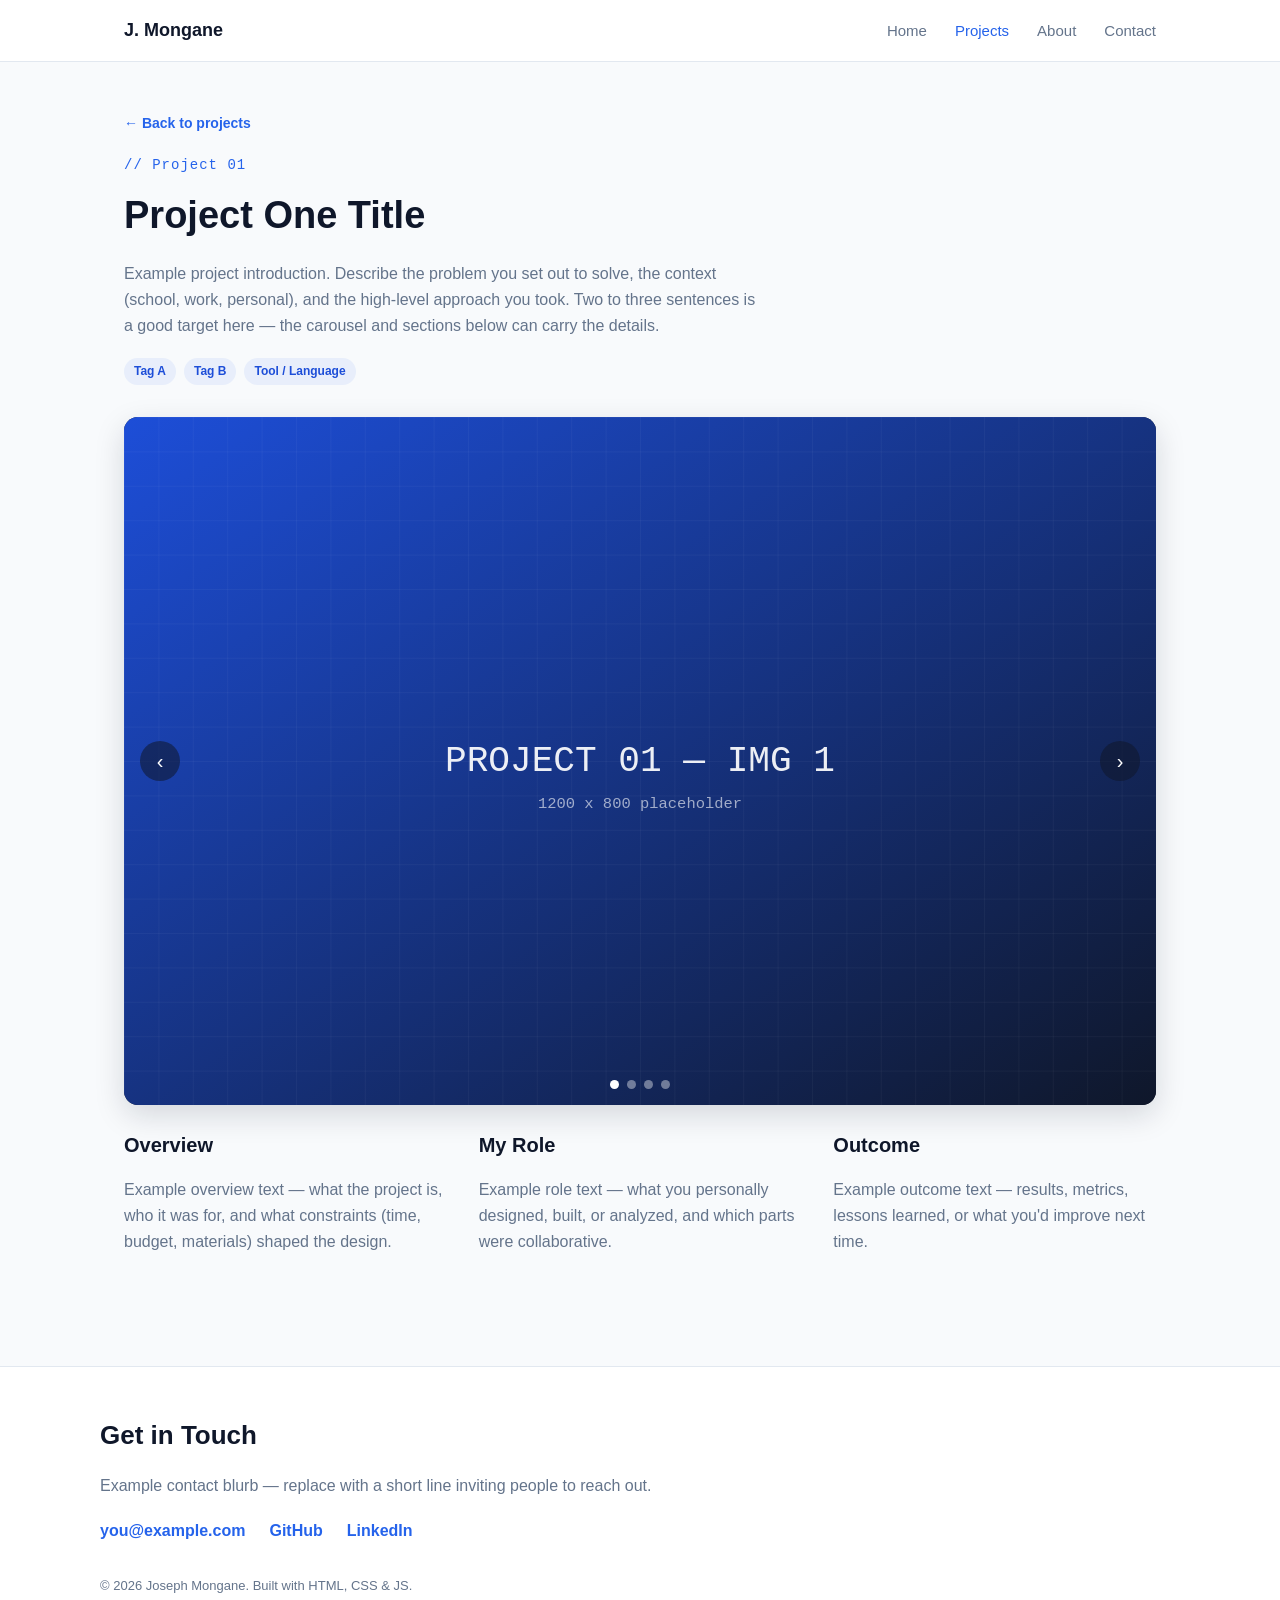
==== project-1.html @ 560c0c7f "Build engineering portfolio site with cover, projects, and carousels Adds a cover page, projects lis" ====
<!DOCTYPE html>
<html lang="en">
<head>
    <meta charset="UTF-8"/>
    <meta name="viewport" content="width=device-width, initial-scale=1.0"/>
    <title>Project One — Joseph Mongane</title>
    <link rel="stylesheet" href="app.css"/>
</head>
<body>

    <header class="site-header">
        <nav class="navbar">
            <a href="index.html" class="brand">J. Mongane</a>
            <button class="nav-toggle" id="navToggle" aria-label="Toggle navigation" aria-expanded="false">
                <span></span><span></span><span></span>
            </button>
            <ul class="nav-links" id="navLinks">
                <li><a href="index.html">Home</a></li>
                <li><a href="projects.html" class="active">Projects</a></li>
                <li><a href="index.html#about">About</a></li>
                <li><a href="index.html#contact">Contact</a></li>
            </ul>
        </nav>
    </header>

    <main>
        <section class="project-header">
            <a href="projects.html" class="link-arrow back-link">← Back to projects</a>
            <p class="eyebrow">// Project 01</p>
            <h1>Project One Title</h1>
            <p class="section-text project-intro">
                Example project introduction. Describe the problem you set out to solve, the context
                (school, work, personal), and the high-level approach you took. Two to three sentences
                is a good target here — the carousel and sections below can carry the details.
            </p>
            <div class="tag-row">
                <span class="tag">Tag A</span>
                <span class="tag">Tag B</span>
                <span class="tag">Tool / Language</span>
            </div>
        </section>

        <section class="carousel-section">
            <div class="carousel" data-carousel>
                <div class="carousel-track">
                    <div class="carousel-slide"><img src="images/project1-1.svg" alt="Project One image 1 placeholder"/></div>
                    <div class="carousel-slide"><img src="images/project1-2.svg" alt="Project One image 2 placeholder"/></div>
                    <div class="carousel-slide"><img src="images/project1-3.svg" alt="Project One image 3 placeholder"/></div>
                    <div class="carousel-slide"><img src="images/project1-4.svg" alt="Project One image 4 placeholder"/></div>
                </div>
                <button class="carousel-btn prev" type="button" aria-label="Previous image">&#8249;</button>
                <button class="carousel-btn next" type="button" aria-label="Next image">&#8250;</button>
                <div class="carousel-dots"></div>
            </div>
        </section>

        <section class="project-details">
            <div class="detail-block">
                <h2 class="section-heading">Overview</h2>
                <p class="section-text">
                    Example overview text — what the project is, who it was for, and what constraints
                    (time, budget, materials) shaped the design.
                </p>
            </div>
            <div class="detail-block">
                <h2 class="section-heading">My Role</h2>
                <p class="section-text">
                    Example role text — what you personally designed, built, or analyzed, and which
                    parts were collaborative.
                </p>
            </div>
            <div class="detail-block">
                <h2 class="section-heading">Outcome</h2>
                <p class="section-text">
                    Example outcome text — results, metrics, lessons learned, or what you'd improve
                    next time.
                </p>
            </div>
        </section>
    </main>

    <footer class="site-footer" id="contact">
        <h2 class="section-heading">Get in Touch</h2>
        <p class="section-text">
            Example contact blurb — replace with a short line inviting people to reach out.
        </p>
        <ul class="contact-links">
            <li><a href="mailto:you@example.com">you@example.com</a></li>
            <li><a href="https://github.com/josephmongane" target="_blank" rel="noopener">GitHub</a></li>
            <li><a href="https://www.linkedin.com" target="_blank" rel="noopener">LinkedIn</a></li>
        </ul>
        <p class="fine-print">&copy; 2026 Joseph Mongane. Built with HTML, CSS &amp; JS.</p>
    </footer>

    <script src="app.js"></script>
</body>
</html>
---- app.css ----
/* ---------- Base / Reset ---------- */
:root {
  --bg: #f8fafc;
  --surface: #ffffff;
  --text: #0f172a;
  --text-muted: #64748b;
  --accent: #2563eb;
  --accent-dark: #1d4ed8;
  --border: #e2e8f0;
  --radius: 14px;
  --max-width: 1080px;
}

* {
  box-sizing: border-box;
}

body {
  margin: 0;
  font-family: 'Segoe UI', Tahoma, Geneva, Verdana, sans-serif;
  background-color: var(--bg);
  color: var(--text);
  line-height: 1.6;
}

img {
  max-width: 100%;
  display: block;
}

a {
  color: inherit;
  text-decoration: none;
}

ul {
  list-style: none;
  margin: 0;
  padding: 0;
}

main {
  max-width: var(--max-width);
  margin: 0 auto;
  padding: 0 24px;
}

.section-heading {
  font-size: 26px;
  margin: 0 0 16px 0;
}

.section-heading-row {
  display: flex;
  align-items: baseline;
  justify-content: space-between;
  flex-wrap: wrap;
  gap: 12px;
}

.section-text {
  color: var(--text-muted);
  max-width: 640px;
}

.eyebrow {
  font-family: Consolas, 'Courier New', monospace;
  color: var(--accent);
  font-size: 14px;
  letter-spacing: 1px;
  margin: 0 0 8px 0;
}

/* ---------- Header / Nav ---------- */
.site-header {
  background: var(--surface);
  border-bottom: 1px solid var(--border);
  position: sticky;
  top: 0;
  z-index: 10;
}

.navbar {
  max-width: var(--max-width);
  margin: 0 auto;
  padding: 16px 24px;
  display: flex;
  align-items: center;
  justify-content: space-between;
}

.brand {
  font-weight: 700;
  font-size: 18px;
}

.nav-links {
  display: flex;
  gap: 28px;
}

.nav-links a {
  color: var(--text-muted);
  font-size: 15px;
  transition: color 0.2s ease;
}

.nav-links a:hover,
.nav-links a.active {
  color: var(--accent);
}

.nav-toggle {
  display: none;
  flex-direction: column;
  justify-content: center;
  gap: 5px;
  background: none;
  border: none;
  cursor: pointer;
  padding: 4px;
}

.nav-toggle span {
  width: 24px;
  height: 2px;
  background: var(--text);
}

/* ---------- Hero ---------- */
.hero {
  display: flex;
  align-items: center;
  gap: 48px;
  padding: 72px 0 56px 0;
}

.hero-text {
  flex: 1.2;
}

.hero h1 {
  font-size: 44px;
  margin: 0 0 16px 0;
  line-height: 1.15;
}

.accent {
  color: var(--accent);
}

.hero-subtitle {
  color: var(--text-muted);
  font-size: 18px;
  max-width: 520px;
  margin: 0 0 28px 0;
}

.hero-actions {
  display: flex;
  gap: 16px;
}

.hero-media {
  flex: 1;
  max-width: 300px;
}

.hero-media img {
  border-radius: var(--radius);
  box-shadow: 0 10px 30px rgba(15, 23, 42, 0.15);
}

/* ---------- Buttons ---------- */
.btn {
  display: inline-block;
  padding: 12px 24px;
  border-radius: 999px;
  font-weight: 600;
  font-size: 15px;
  transition: transform 0.2s ease, background 0.2s ease;
}

.btn:hover {
  transform: translateY(-2px);
}

.btn-primary {
  background: var(--accent);
  color: #fff;
}

.btn-primary:hover {
  background: var(--accent-dark);
}

.btn-secondary {
  background: transparent;
  color: var(--text);
  border: 1px solid var(--border);
}

/* ---------- About ---------- */
.about {
  padding: 40px 0;
  border-top: 1px solid var(--border);
}

.skills-list {
  display: flex;
  flex-wrap: wrap;
  gap: 10px;
  margin-top: 20px;
}

.skills-list li {
  background: var(--surface);
  border: 1px solid var(--border);
  padding: 8px 16px;
  border-radius: 999px;
  font-size: 14px;
  color: var(--text-muted);
}

/* ---------- Project Grid / Cards ---------- */
.featured-projects,
.project-grid-full {
  padding: 40px 0 56px 0;
}

.project-grid {
  display: grid;
  grid-template-columns: repeat(auto-fit, minmax(260px, 1fr));
  gap: 24px;
  margin-top: 24px;
}

.project-card {
  background: var(--surface);
  border: 1px solid var(--border);
  border-radius: var(--radius);
  overflow: hidden;
  transition: transform 0.2s ease, box-shadow 0.2s ease;
}

.project-card:hover {
  transform: translateY(-4px);
  box-shadow: 0 12px 24px rgba(15, 23, 42, 0.1);
}

.project-card img {
  width: 100%;
  height: 180px;
  object-fit: cover;
}

.project-card-body {
  padding: 18px 20px 22px 20px;
}

.project-card-body h3 {
  margin: 0 0 8px 0;
  font-size: 18px;
}

.project-card-body p {
  color: var(--text-muted);
  font-size: 14px;
  margin: 0 0 14px 0;
}

.tag-row {
  display: flex;
  flex-wrap: wrap;
  gap: 8px;
}

.tag {
  background: rgba(37, 99, 235, 0.08);
  color: var(--accent-dark);
  font-size: 12px;
  font-weight: 600;
  padding: 4px 10px;
  border-radius: 999px;
}

.link-arrow {
  color: var(--accent);
  font-weight: 600;
  font-size: 14px;
}

/* ---------- Project detail page ---------- */
.page-intro,
.project-header {
  padding: 48px 0 8px 0;
}

.back-link {
  display: inline-block;
  margin-bottom: 20px;
}

.project-header h1 {
  font-size: 38px;
  margin: 0 0 16px 0;
}

.project-intro {
  margin-bottom: 20px;
}

.project-details {
  display: grid;
  grid-template-columns: repeat(auto-fit, minmax(220px, 1fr));
  gap: 32px;
  padding: 16px 0 56px 0;
}

.detail-block h2 {
  font-size: 20px;
}

/* ---------- Carousel ---------- */
.carousel-section {
  padding: 24px 0 8px 0;
}

.carousel {
  position: relative;
  border-radius: var(--radius);
  overflow: hidden;
  background: #0f172a;
  box-shadow: 0 10px 30px rgba(15, 23, 42, 0.15);
}

.carousel-track {
  display: flex;
  transition: transform 0.4s ease;
}

.carousel-slide {
  min-width: 100%;
}

.carousel-slide img {
  width: 100%;
  aspect-ratio: 3 / 2;
  object-fit: cover;
}

.carousel-btn {
  position: absolute;
  top: 50%;
  transform: translateY(-50%);
  background: rgba(15, 23, 42, 0.55);
  color: #fff;
  border: none;
  width: 40px;
  height: 40px;
  border-radius: 50%;
  font-size: 20px;
  cursor: pointer;
  display: flex;
  align-items: center;
  justify-content: center;
  transition: background 0.2s ease;
}

.carousel-btn:hover {
  background: rgba(15, 23, 42, 0.8);
}

.carousel-btn.prev {
  left: 16px;
}

.carousel-btn.next {
  right: 16px;
}

.carousel-dots {
  position: absolute;
  bottom: 16px;
  left: 0;
  right: 0;
  display: flex;
  justify-content: center;
  gap: 8px;
}

.carousel-dot {
  width: 9px;
  height: 9px;
  border-radius: 50%;
  background: rgba(255, 255, 255, 0.4);
  border: none;
  padding: 0;
  cursor: pointer;
  transition: background 0.2s ease;
}

.carousel-dot.active {
  background: #fff;
}

/* ---------- Footer ---------- */
.site-footer {
  background: var(--surface);
  border-top: 1px solid var(--border);
  margin-top: 40px;
  padding: 48px 24px;
  text-align: left;
}

.site-footer .section-heading,
.site-footer .section-text {
  max-width: var(--max-width);
  margin-left: auto;
  margin-right: auto;
}

.contact-links {
  max-width: var(--max-width);
  margin: 20px auto 0 auto;
  display: flex;
  gap: 24px;
  flex-wrap: wrap;
}

.contact-links a {
  color: var(--accent);
  font-weight: 600;
}

.fine-print {
  max-width: var(--max-width);
  margin: 32px auto 0 auto;
  color: var(--text-muted);
  font-size: 13px;
}

/* ---------- Responsive ---------- */
@media (max-width: 720px) {
  .hero {
    flex-direction: column-reverse;
    text-align: center;
    padding-top: 40px;
  }

  .hero-actions {
    justify-content: center;
  }

  .hero-subtitle {
    margin-left: auto;
    margin-right: auto;
  }

  .nav-toggle {
    display: flex;
  }

  .nav-links {
    position: absolute;
    top: 100%;
    left: 0;
    right: 0;
    background: var(--surface);
    border-bottom: 1px solid var(--border);
    flex-direction: column;
    gap: 0;
    display: none;
  }

  .nav-links.open {
    display: flex;
  }

  .nav-links li {
    border-top: 1px solid var(--border);
  }

  .nav-links a {
    display: block;
    padding: 14px 24px;
  }
}
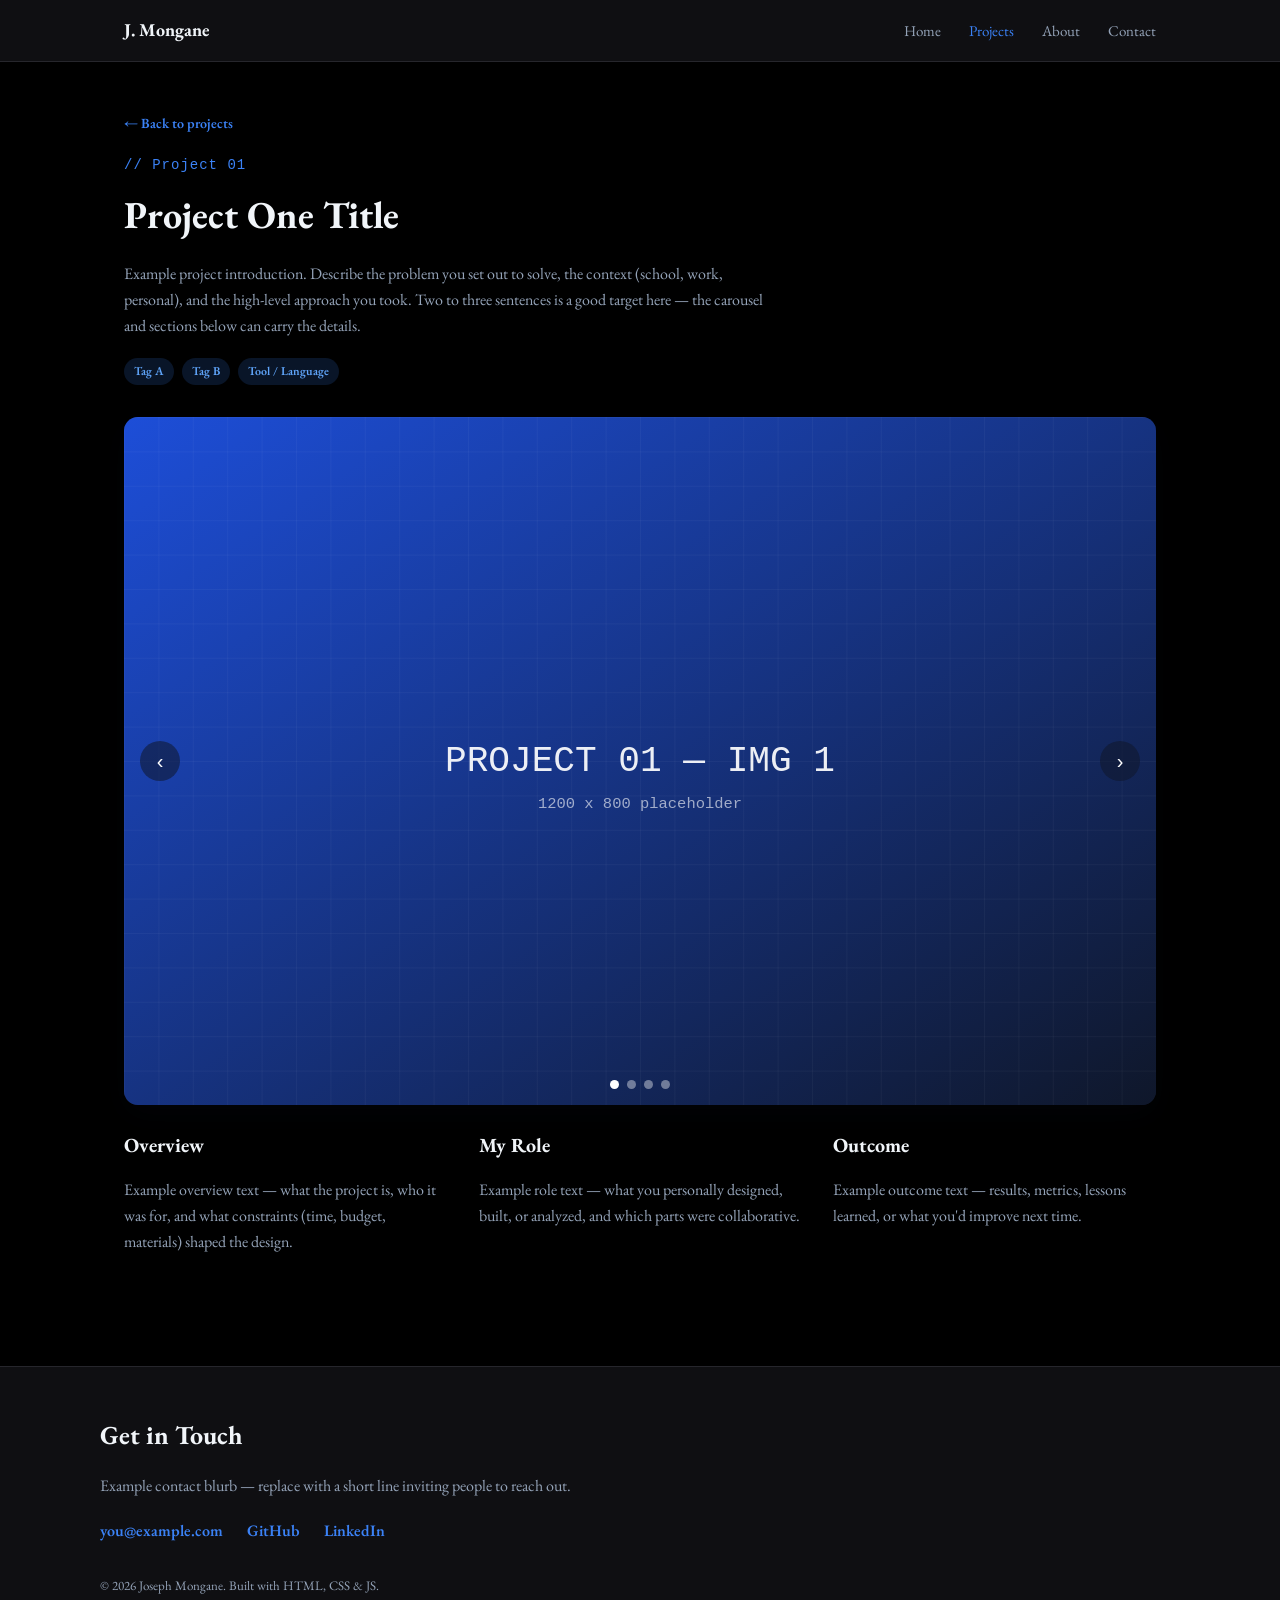
==== commit 4f4591c1: "font changes" ====
--- a/project-1.html
+++ b/project-1.html
@@ -4,6 +4,9 @@
     <meta charset="UTF-8"/>
     <meta name="viewport" content="width=device-width, initial-scale=1.0"/>
     <title>Project One — Joseph Mongane</title>
+    <link rel="preconnect" href="https://fonts.googleapis.com"/>
+    <link rel="preconnect" href="https://fonts.gstatic.com" crossorigin/>
+    <link href="https://fonts.googleapis.com/css2?family=EB+Garamond:ital,wght@0,400..800;1,400..800&display=swap" rel="stylesheet"/>
     <link rel="stylesheet" href="app.css"/>
 </head>
 <body>
--- a/app.css
+++ b/app.css
@@ -1,12 +1,12 @@
 /* ---------- Base / Reset ---------- */
 :root {
-  --bg: #f8fafc;
-  --surface: #ffffff;
-  --text: #0f172a;
-  --text-muted: #64748b;
-  --accent: #2563eb;
-  --accent-dark: #1d4ed8;
-  --border: #e2e8f0;
+  --bg: #000000;
+  --surface: #0f0f12;
+  --text: #f1f5f9;
+  --text-muted: #94a3b8;
+  --accent: #3b82f6;
+  --accent-dark: #60a5fa;
+  --border: #26262c;
   --radius: 14px;
   --max-width: 1080px;
 }
@@ -17,7 +17,7 @@
 
 body {
   margin: 0;
-  font-family: 'Segoe UI', Tahoma, Geneva, Verdana, sans-serif;
+  font-family: 'EB Garamond', 'Times New Roman', Times, serif;
   background-color: var(--bg);
   color: var(--text);
   line-height: 1.6;
@@ -127,20 +127,37 @@
   background: var(--text);
 }
 
+/* ---------- Banner ---------- */
+.hero-banner {
+  width: 100%;
+  max-height: 380px;
+  overflow: hidden;
+}
+
+.hero-banner img {
+  width: 100%;
+  height: 100%;
+  object-fit: cover;
+}
+
 /* ---------- Hero ---------- */
 .hero {
   display: flex;
+  flex-direction: column;
   align-items: center;
-  gap: 48px;
-  padding: 72px 0 56px 0;
+  text-align: center;
+  padding: 56px 0;
 }
 
 .hero-text {
-  flex: 1.2;
+  display: flex;
+  flex-direction: column;
+  align-items: center;
+  max-width: 640px;
 }
 
 .hero h1 {
-  font-size: 44px;
+  font-size: 35px;
   margin: 0 0 16px 0;
   line-height: 1.15;
 }
@@ -158,17 +175,8 @@
 
 .hero-actions {
   display: flex;
+  justify-content: center;
   gap: 16px;
-}
-
-.hero-media {
-  flex: 1;
-  max-width: 300px;
-}
-
-.hero-media img {
-  border-radius: var(--radius);
-  box-shadow: 0 10px 30px rgba(15, 23, 42, 0.15);
 }
 
 /* ---------- Buttons ---------- */
@@ -235,6 +243,17 @@
   margin-top: 24px;
 }
 
+/* 2 x 3 grid of key projects on the home page */
+.project-grid-featured {
+  grid-template-columns: repeat(2, 1fr);
+}
+
+@media (max-width: 720px) {
+  .project-grid-featured {
+    grid-template-columns: 1fr;
+  }
+}
+
 .project-card {
   background: var(--surface);
   border: 1px solid var(--border);
@@ -245,13 +264,33 @@
 
 .project-card:hover {
   transform: translateY(-4px);
-  box-shadow: 0 12px 24px rgba(15, 23, 42, 0.1);
-}
-
-.project-card img {
+  box-shadow: 0 12px 24px rgba(59, 130, 246, 0.18);
+}
+
+.project-card > img {
   width: 100%;
   height: 180px;
   object-fit: cover;
+}
+
+/* Mini carousel embedded in a featured project card */
+.carousel-mini {
+  border-radius: 0;
+  box-shadow: none;
+}
+
+.carousel-mini .carousel-slide img {
+  aspect-ratio: 3 / 2;
+}
+
+.carousel-mini .carousel-dots {
+  bottom: 10px;
+}
+
+.carousel-mini .carousel-dot {
+  width: 6px;
+  height: 6px;
+  pointer-events: none;
 }
 
 .project-card-body {
@@ -276,7 +315,7 @@
 }
 
 .tag {
-  background: rgba(37, 99, 235, 0.08);
+  background: rgba(59, 130, 246, 0.16);
   color: var(--accent-dark);
   font-size: 12px;
   font-weight: 600;
@@ -442,19 +481,8 @@
 
 /* ---------- Responsive ---------- */
 @media (max-width: 720px) {
-  .hero {
-    flex-direction: column-reverse;
-    text-align: center;
-    padding-top: 40px;
-  }
-
-  .hero-actions {
-    justify-content: center;
-  }
-
-  .hero-subtitle {
-    margin-left: auto;
-    margin-right: auto;
+  .hero-banner {
+    max-height: 220px;
   }
 
   .nav-toggle {
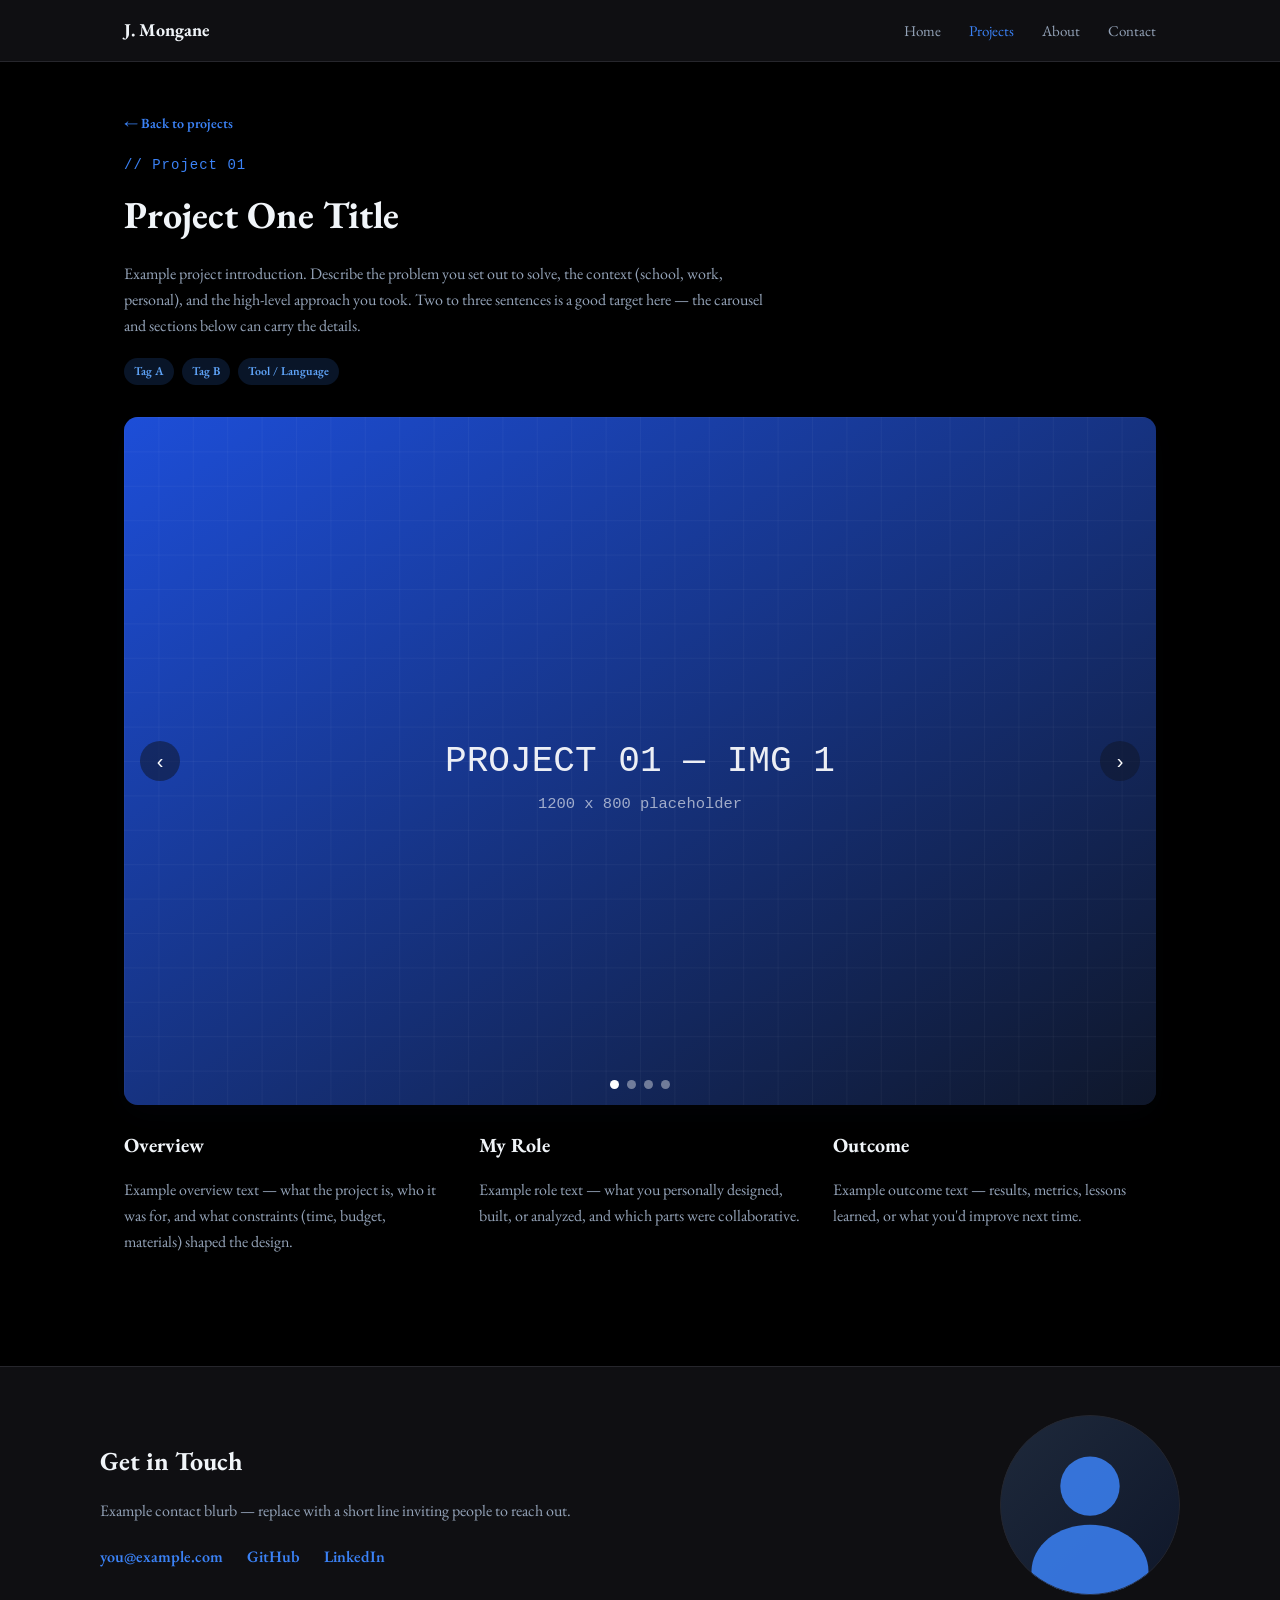
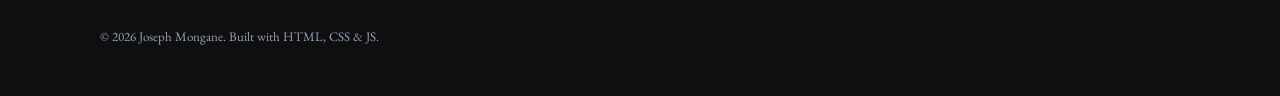
==== commit 0688c30d: "minor changes" ====
--- a/project-1.html
+++ b/project-1.html
@@ -83,15 +83,22 @@
     </main>
 
     <footer class="site-footer" id="contact">
-        <h2 class="section-heading">Get in Touch</h2>
-        <p class="section-text">
-            Example contact blurb — replace with a short line inviting people to reach out.
-        </p>
-        <ul class="contact-links">
-            <li><a href="mailto:you@example.com">you@example.com</a></li>
-            <li><a href="https://github.com/josephmongane" target="_blank" rel="noopener">GitHub</a></li>
-            <li><a href="https://www.linkedin.com" target="_blank" rel="noopener">LinkedIn</a></li>
-        </ul>
+        <div class="footer-inner">
+            <div class="footer-text">
+                <h2 class="section-heading">Get in Touch</h2>
+                <p class="section-text">
+                    Example contact blurb — replace with a short line inviting people to reach out.
+                </p>
+                <ul class="contact-links">
+                    <li><a href="mailto:you@example.com">you@example.com</a></li>
+                    <li><a href="https://github.com/josephmongane" target="_blank" rel="noopener">GitHub</a></li>
+                    <li><a href="https://www.linkedin.com" target="_blank" rel="noopener">LinkedIn</a></li>
+                </ul>
+            </div>
+            <div class="footer-photo">
+                <img src="images/profile.svg" alt="Placeholder profile photo" />
+            </div>
+        </div>
         <p class="fine-print">&copy; 2026 Joseph Mongane. Built with HTML, CSS &amp; JS.</p>
     </footer>
 
--- a/app.css
+++ b/app.css
@@ -452,16 +452,33 @@
   text-align: left;
 }
 
-.site-footer .section-heading,
-.site-footer .section-text {
+.footer-inner {
   max-width: var(--max-width);
-  margin-left: auto;
-  margin-right: auto;
+  margin: 0 auto;
+  display: flex;
+  align-items: center;
+  justify-content: space-between;
+  gap: 48px;
+}
+
+.footer-text {
+  flex: 1;
+  min-width: 0;
+}
+
+.footer-photo {
+  flex-shrink: 0;
+}
+
+.footer-photo img {
+  width: 180px;
+  height: 180px;
+  border-radius: 50%;
+  object-fit: cover;
 }
 
 .contact-links {
-  max-width: var(--max-width);
-  margin: 20px auto 0 auto;
+  margin: 20px 0 0 0;
   display: flex;
   gap: 24px;
   flex-wrap: wrap;
@@ -483,6 +500,17 @@
 @media (max-width: 720px) {
   .hero-banner {
     max-height: 220px;
+  }
+
+  .footer-inner {
+    flex-direction: column;
+    align-items: flex-start;
+    gap: 32px;
+  }
+
+  .footer-photo img {
+    width: 140px;
+    height: 140px;
   }
 
   .nav-toggle {
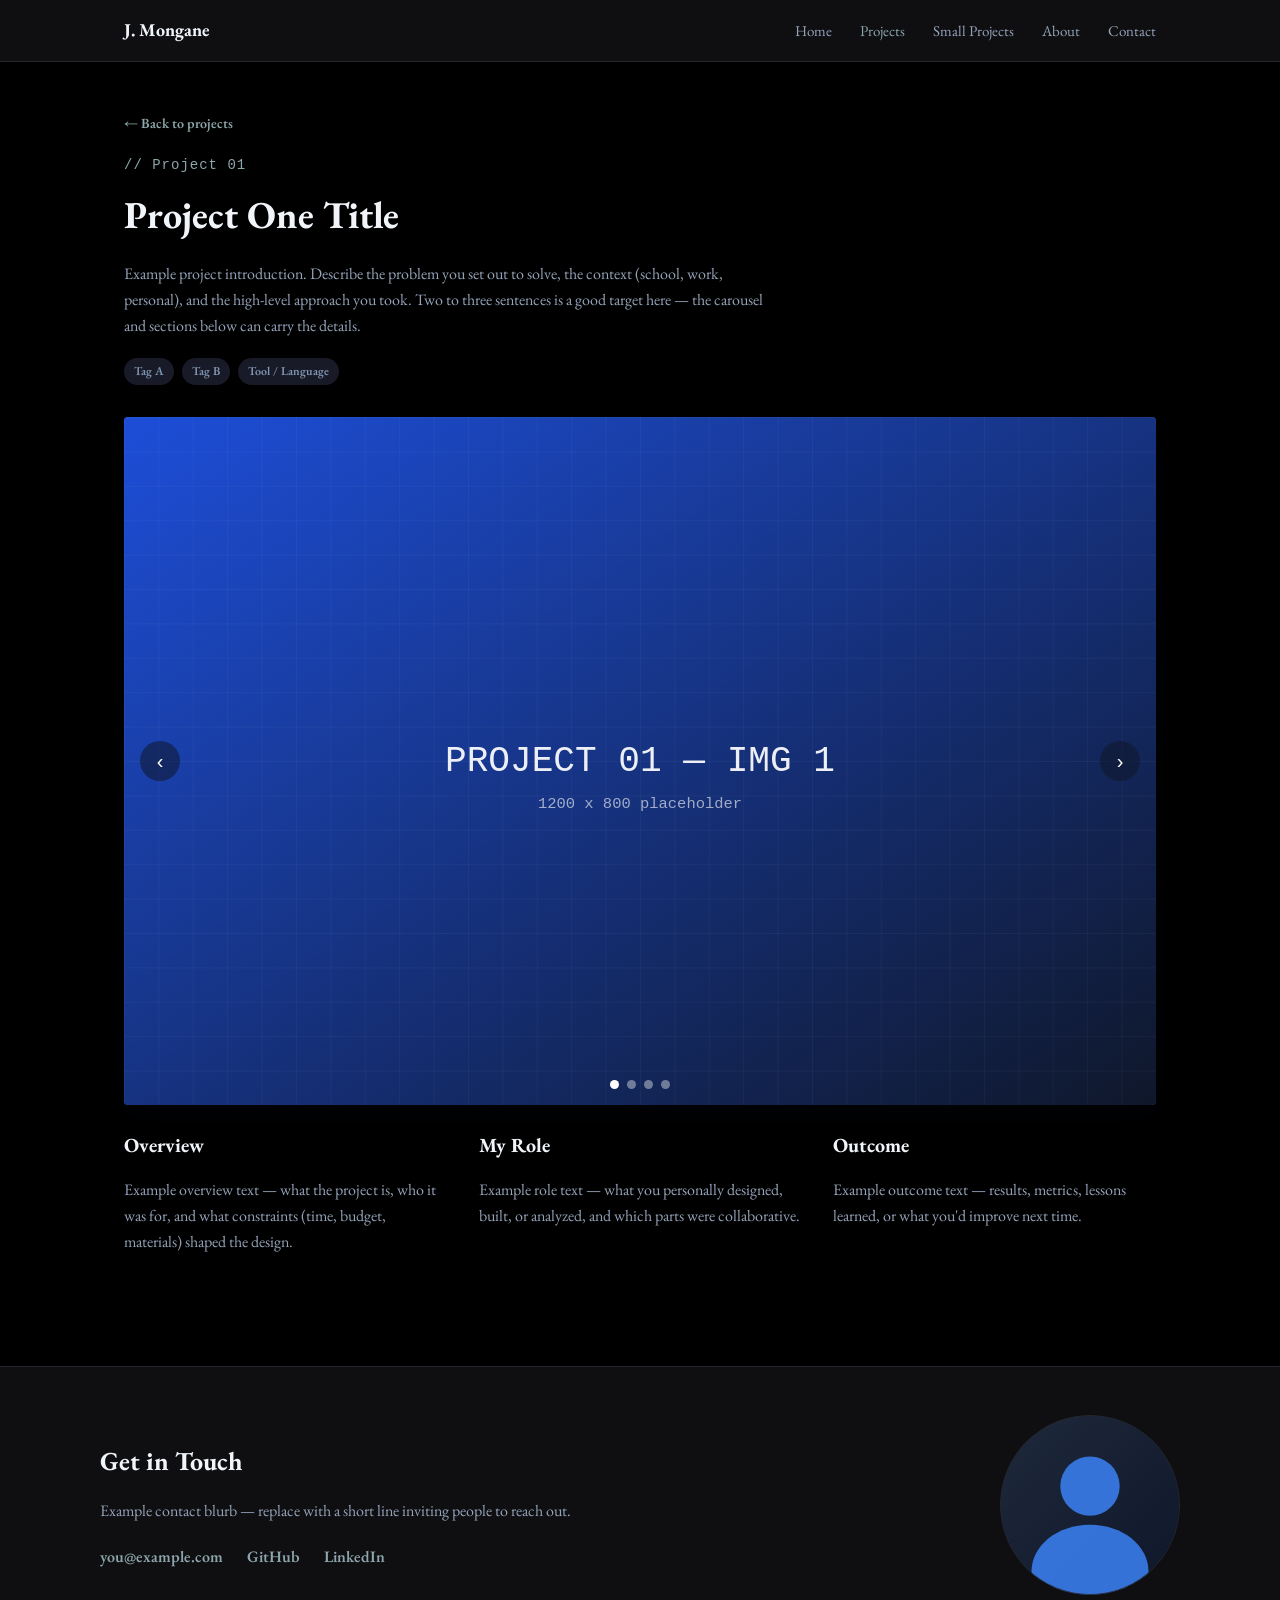
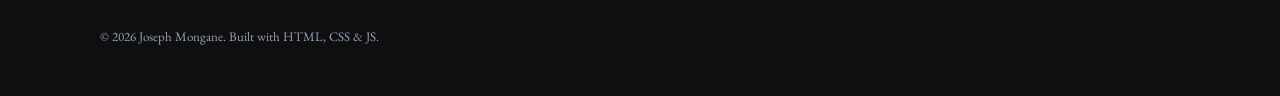
==== commit e93158ad: "Add small projects page and carousel - New small-projects.html: six entries, one photo and one parag" ====
--- a/project-1.html
+++ b/project-1.html
@@ -20,6 +20,7 @@
             <ul class="nav-links" id="navLinks">
                 <li><a href="index.html">Home</a></li>
                 <li><a href="projects.html" class="active">Projects</a></li>
+                <li><a href="small-projects.html">Small Projects</a></li>
                 <li><a href="index.html#about">About</a></li>
                 <li><a href="index.html#contact">Contact</a></li>
             </ul>
--- a/app.css
+++ b/app.css
@@ -4,10 +4,10 @@
   --surface: #0f0f12;
   --text: #f1f5f9;
   --text-muted: #94a3b8;
-  --accent: #3b82f6;
-  --accent-dark: #60a5fa;
+  --accent: #8ca6ab;
+  --accent-dark: #7f96b4;
   --border: #26262c;
-  --radius: 14px;
+  --radius: 4px;
   --max-width: 1080px;
 }
 
@@ -315,7 +315,7 @@
 }
 
 .tag {
-  background: rgba(59, 130, 246, 0.16);
+  background: rgba(157, 162, 241, 0.16);
   color: var(--accent-dark);
   font-size: 12px;
   font-weight: 600;
@@ -360,6 +360,91 @@
   font-size: 20px;
 }
 
+/* ---------- Small projects ---------- */
+.small-project-list {
+  padding: 32px 0 56px 0;
+  display: flex;
+  flex-direction: column;
+  gap: 48px;
+}
+
+.small-project {
+  display: flex;
+  align-items: center;
+  gap: 40px;
+  padding-bottom: 48px;
+  border-bottom: 1px solid var(--border);
+}
+
+.small-project:last-child {
+  padding-bottom: 0;
+  border-bottom: none;
+}
+
+/* Alternate the photo side down the page */
+.small-project:nth-child(even) {
+  flex-direction: row-reverse;
+}
+
+.small-project-photo {
+  flex: 0 0 360px;
+  max-width: 360px;
+}
+
+.small-project-photo img {
+  width: 100%;
+  aspect-ratio: 3 / 2;
+  object-fit: cover;
+  border: 1px solid var(--border);
+  border-radius: var(--radius);
+}
+
+.small-project-text {
+  flex: 1;
+  min-width: 0;
+}
+
+.small-project-text h2 {
+  font-size: 22px;
+  margin: 0 0 10px 0;
+}
+
+/* Small-projects carousel on the projects page */
+.small-projects-carousel {
+  padding: 8px 0 56px 0;
+}
+
+.small-projects-carousel .carousel {
+  margin-top: 24px;
+}
+
+.carousel-small {
+  background: transparent;
+  border: 1px solid var(--border);
+  box-shadow: none;
+}
+
+.carousel-small .carousel-slide {
+  /* Side padding keeps text clear of the prev/next buttons, bottom padding of the dots. */
+  padding: 32px 72px 48px 72px;
+}
+
+.carousel-small .small-project {
+  padding-bottom: 0;
+  border-bottom: none;
+  gap: 32px;
+}
+
+.carousel-small .small-project-photo {
+  flex: 0 0 300px;
+  max-width: 300px;
+}
+
+.small-project-text h3 {
+  font-size: 22px;
+  margin: 0 0 10px 0;
+}
+
 /* ---------- Carousel ---------- */
 .carousel-section {
   padding: 24px 0 8px 0;
@@ -369,7 +454,7 @@
   position: relative;
   border-radius: var(--radius);
   overflow: hidden;
-  background: #0f172a;
+  background: #42547de5;
   box-shadow: 0 10px 30px rgba(15, 23, 42, 0.15);
 }
 
@@ -407,7 +492,7 @@
 }
 
 .carousel-btn:hover {
-  background: rgba(15, 23, 42, 0.8);
+  background: rgba(37, 45, 64, 0.8);
 }
 
 .carousel-btn.prev {
@@ -506,6 +591,40 @@
     flex-direction: column;
     align-items: flex-start;
     gap: 32px;
+  }
+
+  .small-project,
+  .small-project:nth-child(even) {
+    flex-direction: column;
+    align-items: stretch;
+    gap: 20px;
+  }
+
+  .small-project-photo {
+    flex: 1 1 auto;
+    max-width: none;
+  }
+
+  .carousel-small .carousel-slide {
+    padding: 24px 20px 44px 20px;
+  }
+
+  .carousel-small .small-project-photo {
+    flex: 1 1 auto;
+    max-width: none;
+  }
+
+  .carousel-small .carousel-btn {
+    width: 32px;
+    height: 32px;
+  }
+
+  .carousel-small .carousel-btn.prev {
+    left: 6px;
+  }
+
+  .carousel-small .carousel-btn.next {
+    right: 6px;
   }
 
   .footer-photo img {
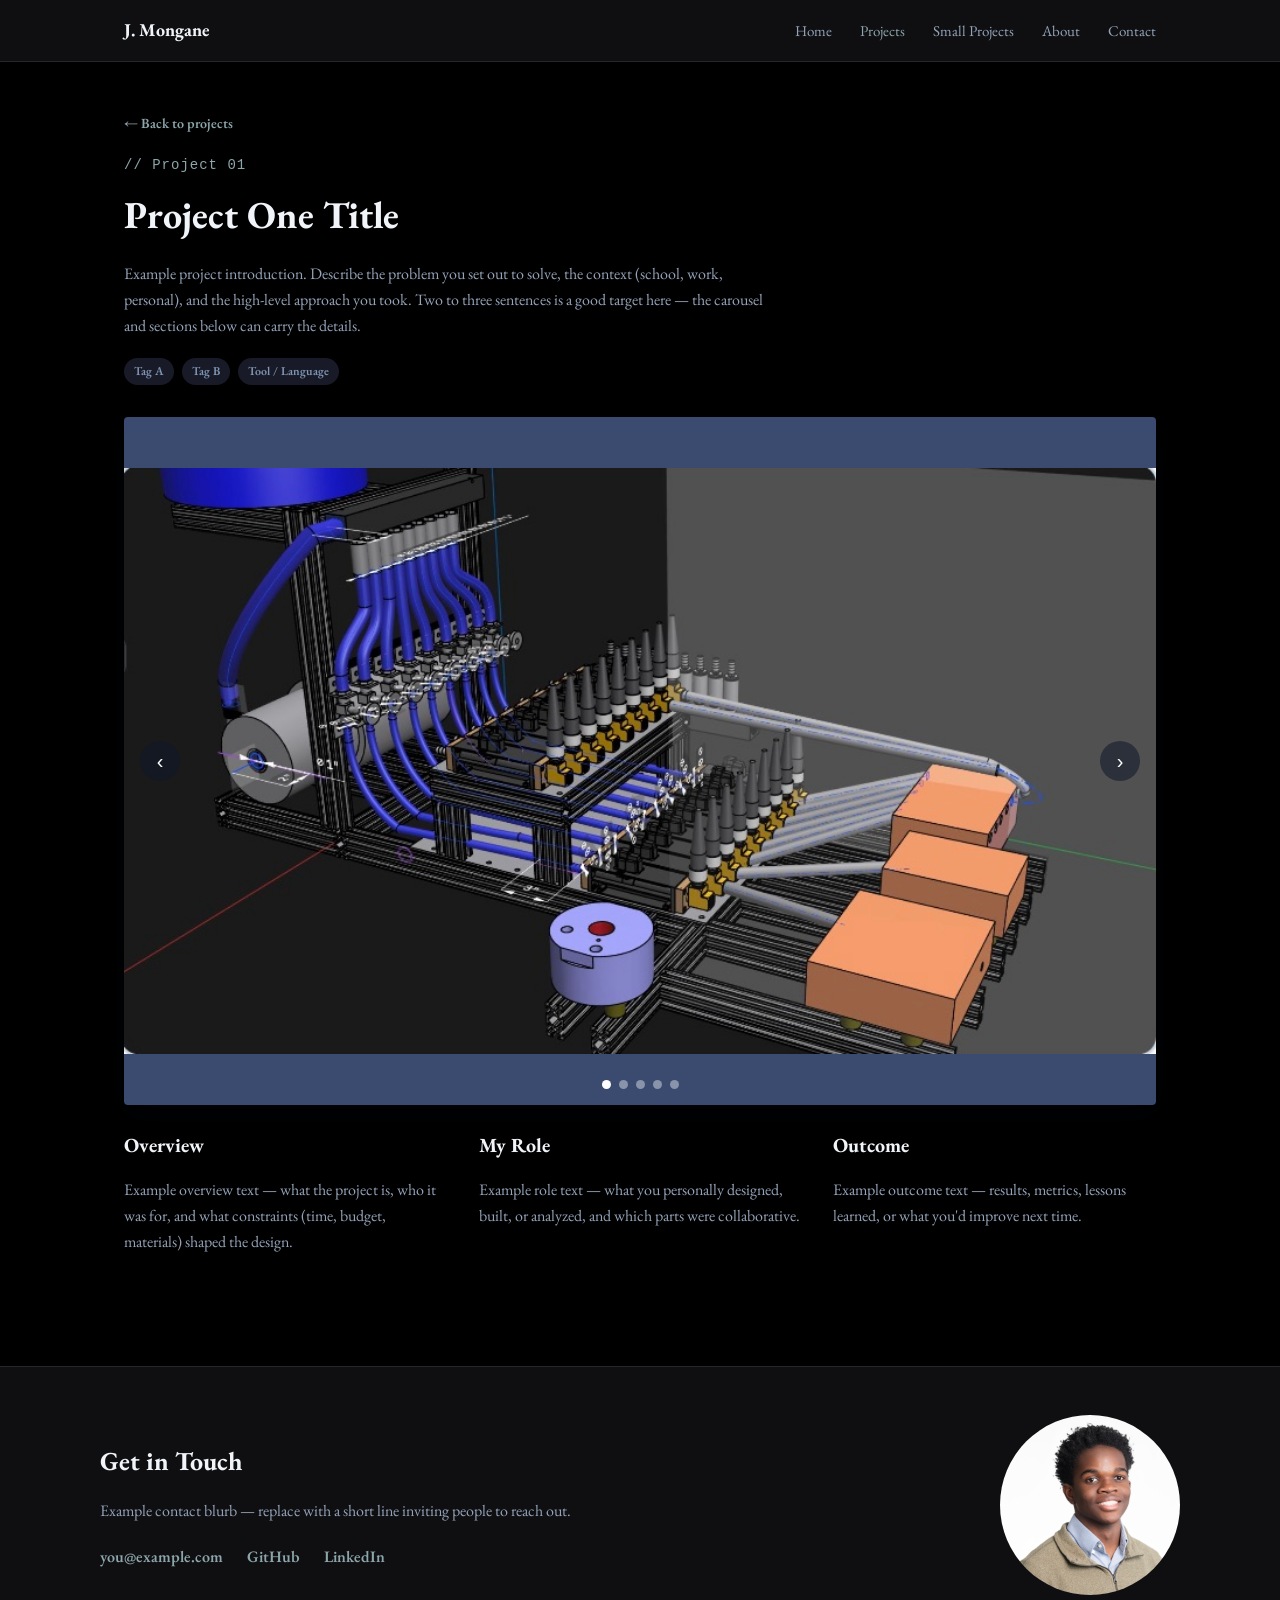
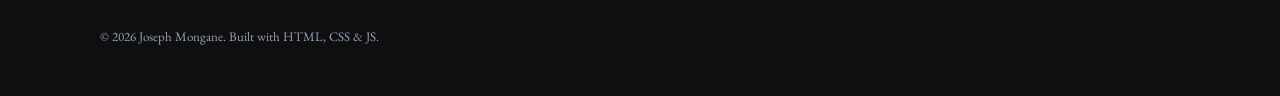
==== commit b05d988d: "adding images and videos" ====
--- a/project-1.html
+++ b/project-1.html
@@ -47,10 +47,11 @@
         <section class="carousel-section">
             <div class="carousel" data-carousel>
                 <div class="carousel-track">
-                    <div class="carousel-slide"><img src="images/project1-1.svg" alt="Project One image 1 placeholder"/></div>
-                    <div class="carousel-slide"><img src="images/project1-2.svg" alt="Project One image 2 placeholder"/></div>
-                    <div class="carousel-slide"><img src="images/project1-3.svg" alt="Project One image 3 placeholder"/></div>
-                    <div class="carousel-slide"><img src="images/project1-4.svg" alt="Project One image 4 placeholder"/></div>
+                    <div class="carousel-slide"><img src="images/project1-1.jpg" alt="One project image 1"/></div>
+                    <div class="carousel-slide"><img src="images/project1-2.jpg" alt="One project image 2"/></div>
+                    <div class="carousel-slide"><img src="images/project1-3.jpg" alt="One project image 3"/></div>
+                    <div class="carousel-slide"><img src="images/project1-4.jpg" alt="One project image 4"/></div>
+                    <div class="carousel-slide"><img src="images/project1-5.jpg" alt="One project image 5"/></div>
                 </div>
                 <button class="carousel-btn prev" type="button" aria-label="Previous image">&#8249;</button>
                 <button class="carousel-btn next" type="button" aria-label="Next image">&#8250;</button>
@@ -97,7 +98,7 @@
                 </ul>
             </div>
             <div class="footer-photo">
-                <img src="images/profile.svg" alt="Placeholder profile photo" />
+                <img src="images/profile.jpg" alt="Placeholder profile photo" />
             </div>
         </div>
         <p class="fine-print">&copy; 2026 Joseph Mongane. Built with HTML, CSS &amp; JS.</p>
--- a/app.css
+++ b/app.css
@@ -23,7 +23,8 @@
   line-height: 1.6;
 }
 
-img {
+img,
+video {
   max-width: 100%;
   display: block;
 }
@@ -138,6 +139,8 @@
   width: 100%;
   height: 100%;
   object-fit: cover;
+  /* Keep the bottom of the banner in frame; the crop comes off the top. */
+  object-position: center bottom;
 }
 
 /* ---------- Hero ---------- */
@@ -281,6 +284,7 @@
 
 .carousel-mini .carousel-slide img {
   aspect-ratio: 3 / 2;
+  object-fit: cover;
 }
 
 .carousel-mini .carousel-dots {
@@ -391,10 +395,12 @@
   max-width: 360px;
 }
 
-.small-project-photo img {
+.small-project-photo img,
+.small-project-photo video {
   width: 100%;
-  aspect-ratio: 3 / 2;
-  object-fit: cover;
+  max-height: 420px;
+  object-fit: contain;
+  background: var(--surface);
   border: 1px solid var(--border);
   border-radius: var(--radius);
 }
@@ -409,7 +415,7 @@
   margin: 0 0 10px 0;
 }
 
-/* Small-projects carousel on the projects page */
+/* Small-projects carousel on the projects page: 3 photos at a time, stepping by one */
 .small-projects-carousel {
   padding: 8px 0 56px 0;
 }
@@ -419,30 +425,53 @@
 }
 
 .carousel-small {
+  /* Read by initCarousel() to work out how far one step moves the track. */
+  --per-view: 3;
   background: transparent;
+  box-shadow: none;
+  border-radius: 0;
+}
+
+.carousel-small .carousel-slide {
+  min-width: calc(100% / var(--per-view));
+  /* Gutters as padding, not gap, so one step stays exactly one slide width. */
+  padding: 0 6px;
+}
+
+.carousel-small .carousel-slide img {
+  aspect-ratio: 1 / 1;
+  object-fit: contain;
+  background: var(--surface);
   border: 1px solid var(--border);
-  box-shadow: none;
-}
-
-.carousel-small .carousel-slide {
-  /* Side padding keeps text clear of the prev/next buttons, bottom padding of the dots. */
-  padding: 32px 72px 48px 72px;
-}
-
-.carousel-small .small-project {
-  padding-bottom: 0;
-  border-bottom: none;
-  gap: 32px;
-}
-
-.carousel-small .small-project-photo {
-  flex: 0 0 300px;
-  max-width: 300px;
-}
-
-.small-project-text h3 {
-  font-size: 22px;
-  margin: 0 0 10px 0;
+  border-radius: var(--radius);
+}
+
+.carousel-small .carousel-btn {
+  width: 32px;
+  height: 32px;
+  font-size: 16px;
+}
+
+.carousel-small .carousel-btn.prev {
+  left: 8px;
+}
+
+.carousel-small .carousel-btn.next {
+  right: 8px;
+}
+
+/* Sit the dots under the strip rather than on top of the middle photo. */
+.carousel-small .carousel-dots {
+  position: static;
+  margin-top: 14px;
+}
+
+.carousel-small .carousel-dot {
+  background: rgba(255, 255, 255, 0.25);
+}
+
+.carousel-small .carousel-dot.active {
+  background: var(--accent);
 }
 
 /* ---------- Carousel ---------- */
@@ -467,10 +496,12 @@
   min-width: 100%;
 }
 
-.carousel-slide img {
+.carousel-slide img,
+.carousel-slide video {
   width: 100%;
   aspect-ratio: 3 / 2;
-  object-fit: cover;
+  /* Source photos range from tall portrait to very wide, so fit rather than crop. */
+  object-fit: contain;
 }
 
 .carousel-btn {
@@ -560,6 +591,8 @@
   height: 180px;
   border-radius: 50%;
   object-fit: cover;
+  /* Keep the right side of the photo in frame. */
+  object-position: right center;
 }
 
 .contact-links {
@@ -605,26 +638,16 @@
     max-width: none;
   }
 
-  .carousel-small .carousel-slide {
-    padding: 24px 20px 44px 20px;
-  }
-
-  .carousel-small .small-project-photo {
-    flex: 1 1 auto;
-    max-width: none;
-  }
-
-  .carousel-small .carousel-btn {
-    width: 32px;
-    height: 32px;
+  .carousel-small {
+    --per-view: 2;
   }
 
   .carousel-small .carousel-btn.prev {
-    left: 6px;
+    left: 4px;
   }
 
   .carousel-small .carousel-btn.next {
-    right: 6px;
+    right: 4px;
   }
 
   .footer-photo img {
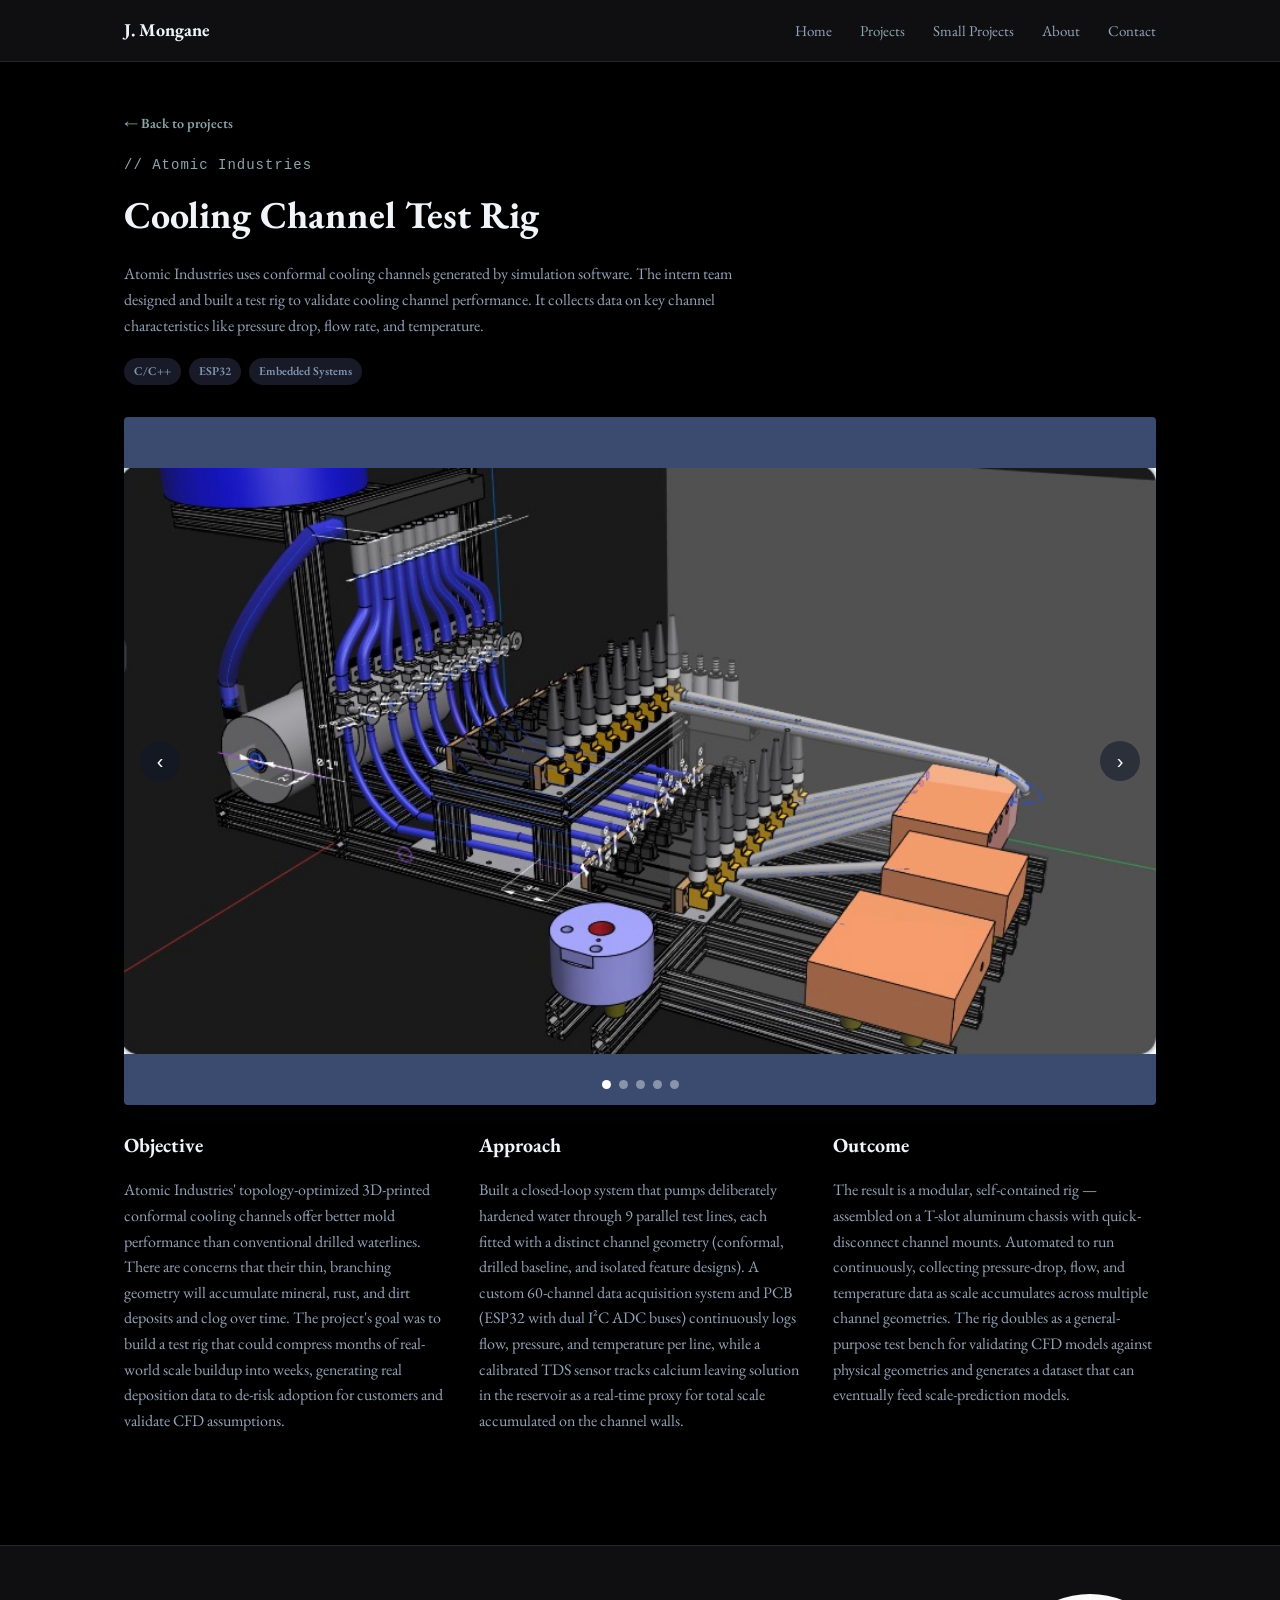
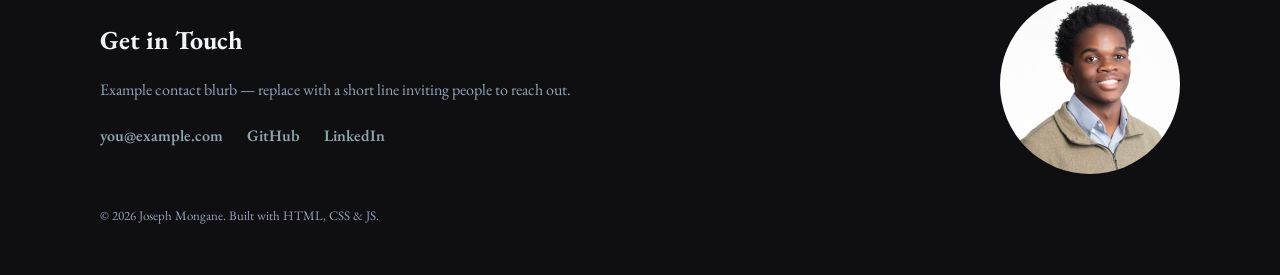
==== commit a473f2a3: "Name project 1 and fix its copy Correct spelling and grammar in the Cooling Channel Test Rig write-u" ====
--- a/project-1.html
+++ b/project-1.html
@@ -3,7 +3,7 @@
 <head>
     <meta charset="UTF-8"/>
     <meta name="viewport" content="width=device-width, initial-scale=1.0"/>
-    <title>Project One — Joseph Mongane</title>
+    <title>Cooling Channel Test Rig — Joseph Mongane</title>
     <link rel="preconnect" href="https://fonts.googleapis.com"/>
     <link rel="preconnect" href="https://fonts.gstatic.com" crossorigin/>
     <link href="https://fonts.googleapis.com/css2?family=EB+Garamond:ital,wght@0,400..800;1,400..800&display=swap" rel="stylesheet"/>
@@ -30,28 +30,28 @@
     <main>
         <section class="project-header">
             <a href="projects.html" class="link-arrow back-link">← Back to projects</a>
-            <p class="eyebrow">// Project 01</p>
-            <h1>Project One Title</h1>
+            <p class="eyebrow">// Atomic Industries</p>
+            <h1>Cooling Channel Test Rig</h1>
             <p class="section-text project-intro">
-                Example project introduction. Describe the problem you set out to solve, the context
-                (school, work, personal), and the high-level approach you took. Two to three sentences
-                is a good target here — the carousel and sections below can carry the details.
+                Atomic Industries uses conformal cooling channels generated by simulation software. 
+                The intern team designed and built a test rig to validate cooling channel performance.
+                It collects data on key channel characteristics like pressure drop, flow rate, and temperature.
             </p>
             <div class="tag-row">
-                <span class="tag">Tag A</span>
-                <span class="tag">Tag B</span>
-                <span class="tag">Tool / Language</span>
+                <span class="tag">C/C++</span>
+                <span class="tag">ESP32</span>
+                <span class="tag">Embedded Systems</span>
             </div>
         </section>
 
         <section class="carousel-section">
             <div class="carousel" data-carousel>
                 <div class="carousel-track">
-                    <div class="carousel-slide"><img src="images/project1-1.jpg" alt="One project image 1"/></div>
-                    <div class="carousel-slide"><img src="images/project1-2.jpg" alt="One project image 2"/></div>
-                    <div class="carousel-slide"><img src="images/project1-3.jpg" alt="One project image 3"/></div>
-                    <div class="carousel-slide"><img src="images/project1-4.jpg" alt="One project image 4"/></div>
-                    <div class="carousel-slide"><img src="images/project1-5.jpg" alt="One project image 5"/></div>
+                    <div class="carousel-slide"><img src="images/project1-1.jpg" alt="Cooling Channel Test Rig image 1"/></div>
+                    <div class="carousel-slide"><img src="images/project1-2.jpg" alt="Cooling Channel Test Rig image 2"/></div>
+                    <div class="carousel-slide"><img src="images/project1-3.jpg" alt="Cooling Channel Test Rig image 3"/></div>
+                    <div class="carousel-slide"><img src="images/project1-4.jpg" alt="Cooling Channel Test Rig image 4"/></div>
+                    <div class="carousel-slide"><img src="images/project1-5.jpg" alt="Cooling Channel Test Rig image 5"/></div>
                 </div>
                 <button class="carousel-btn prev" type="button" aria-label="Previous image">&#8249;</button>
                 <button class="carousel-btn next" type="button" aria-label="Next image">&#8250;</button>
@@ -61,24 +61,27 @@
 
         <section class="project-details">
             <div class="detail-block">
-                <h2 class="section-heading">Overview</h2>
+                <h2 class="section-heading">Objective</h2>
                 <p class="section-text">
-                    Example overview text — what the project is, who it was for, and what constraints
-                    (time, budget, materials) shaped the design.
+                    Atomic Industries' topology-optimized 3D-printed conformal cooling channels offer better mold performance than conventional drilled waterlines.
+                    There are concerns that their thin, branching geometry will accumulate mineral, rust, and dirt deposits and clog over time.
+                    The project's goal was to build a test rig that could compress months of real-world scale buildup into weeks, generating real deposition data to de-risk adoption for customers and validate CFD assumptions.
                 </p>
             </div>
             <div class="detail-block">
-                <h2 class="section-heading">My Role</h2>
+                <h2 class="section-heading">Approach</h2>
                 <p class="section-text">
-                    Example role text — what you personally designed, built, or analyzed, and which
-                    parts were collaborative.
+                    Built a closed-loop system that pumps deliberately hardened water through 9 parallel test lines, each fitted with a distinct channel geometry (conformal, drilled baseline, and isolated feature designs).
+                    A custom 60-channel data acquisition system and PCB (ESP32 with dual I²C ADC buses) continuously logs flow, pressure, and temperature per line, 
+                    while a calibrated TDS sensor tracks calcium leaving solution in the reservoir as a real-time proxy for total scale accumulated on the channel walls.
                 </p>
             </div>
             <div class="detail-block">
                 <h2 class="section-heading">Outcome</h2>
                 <p class="section-text">
-                    Example outcome text — results, metrics, lessons learned, or what you'd improve
-                    next time.
+                    The result is a modular, self-contained rig — assembled on a T-slot aluminum chassis with quick-disconnect channel mounts.
+                    Automated to run continuously, collecting pressure-drop, flow, and temperature data as scale accumulates across multiple channel geometries.
+                    The rig doubles as a general-purpose test bench for validating CFD models against physical geometries and generates a dataset that can eventually feed scale-prediction models.
                 </p>
             </div>
         </section>
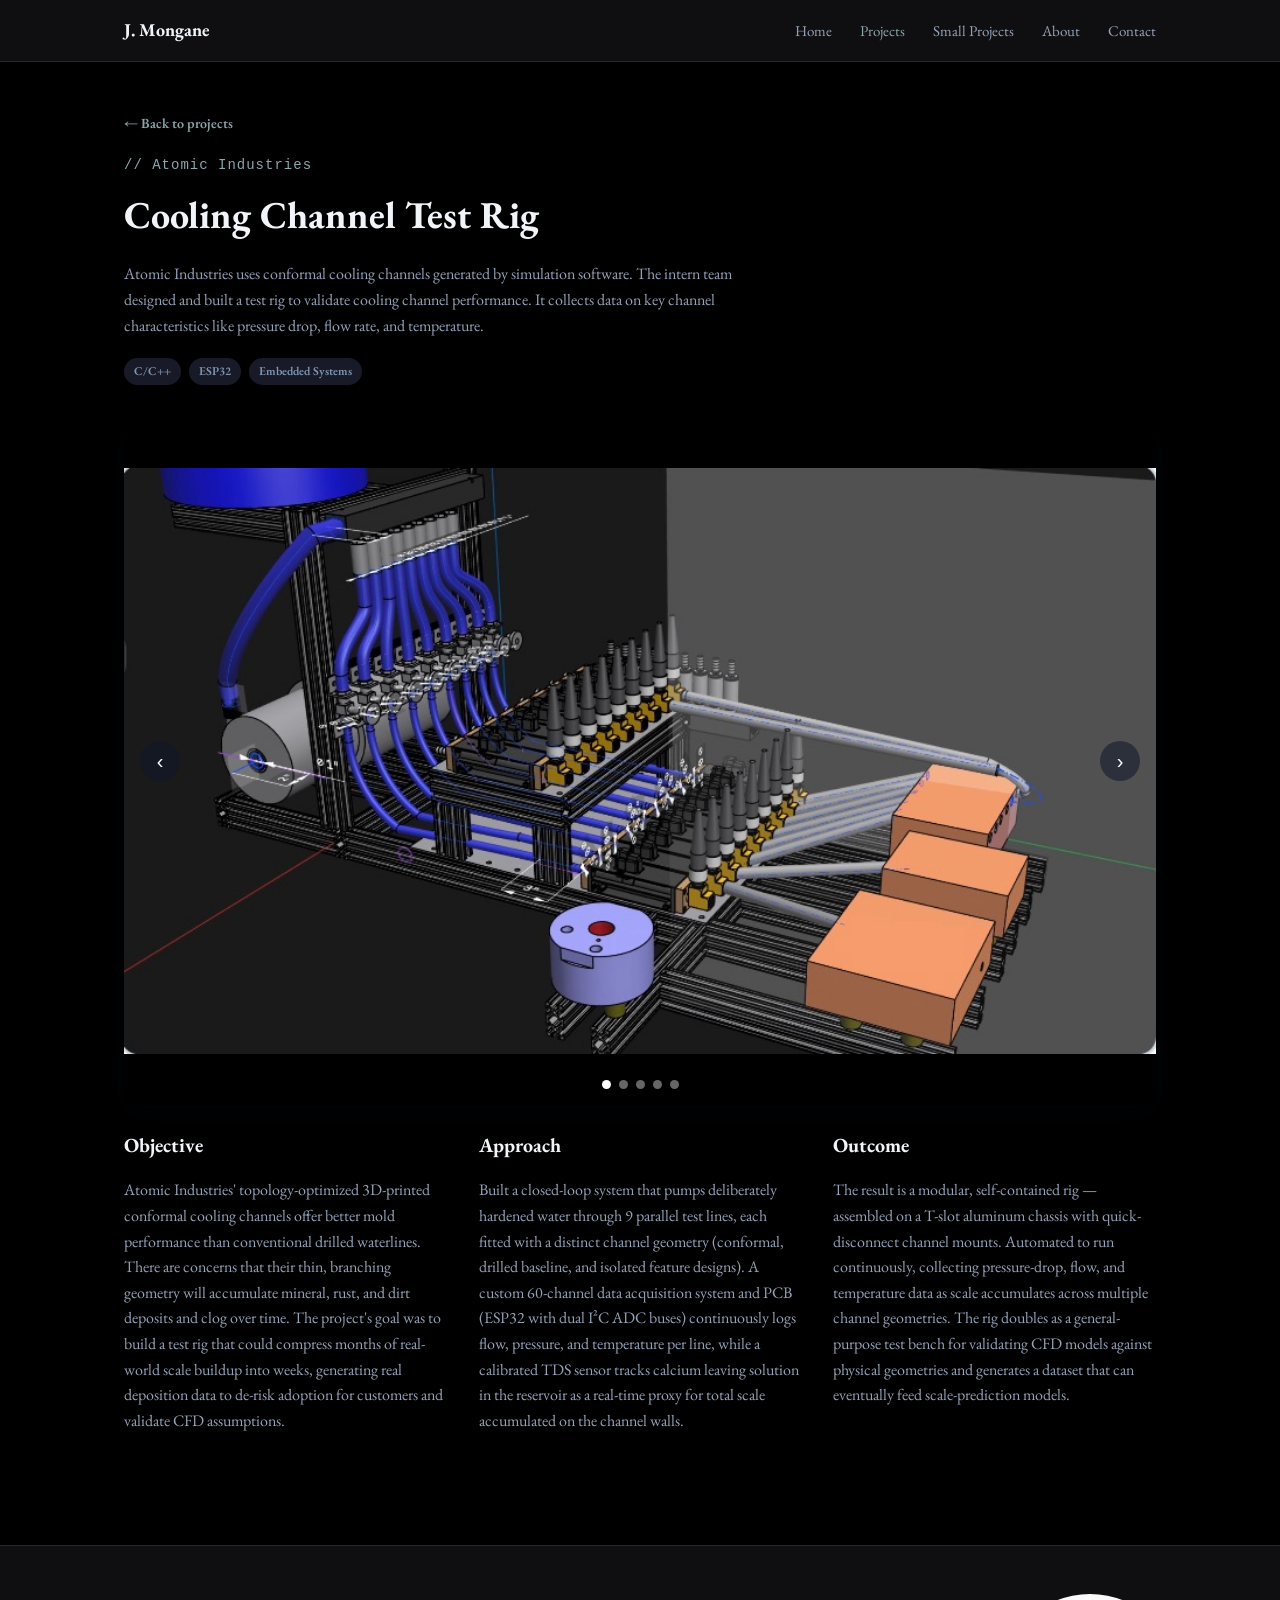
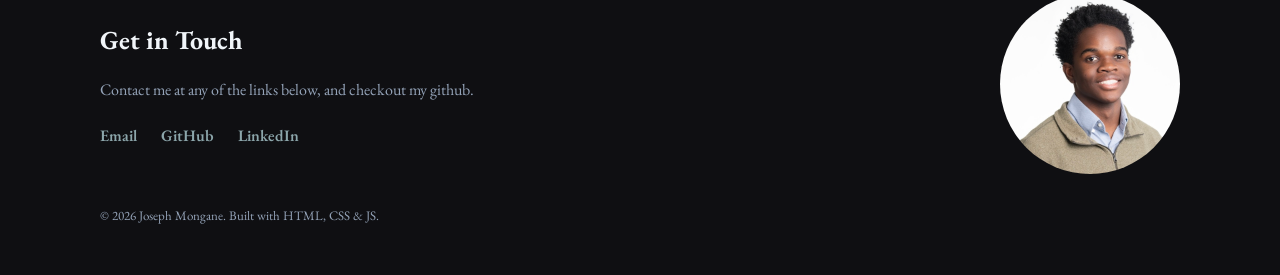
==== commit 04bc9a3b: "contact info update on all pages" ====
--- a/project-1.html
+++ b/project-1.html
@@ -92,12 +92,12 @@
             <div class="footer-text">
                 <h2 class="section-heading">Get in Touch</h2>
                 <p class="section-text">
-                    Example contact blurb — replace with a short line inviting people to reach out.
+                    Contact me at any of the links below, and checkout my github.
                 </p>
                 <ul class="contact-links">
-                    <li><a href="mailto:you@example.com">you@example.com</a></li>
+                    <li><a href="mailto:josephmongane2028@u.northwestern.edu">Email</a></li>
                     <li><a href="https://github.com/josephmongane" target="_blank" rel="noopener">GitHub</a></li>
-                    <li><a href="https://www.linkedin.com" target="_blank" rel="noopener">LinkedIn</a></li>
+                    <li><a href="https://www.linkedin.com/in/joseph-mongane/" target="_blank" rel="noopener">LinkedIn</a></li>
                 </ul>
             </div>
             <div class="footer-photo">
--- a/app.css
+++ b/app.css
@@ -483,7 +483,8 @@
   position: relative;
   border-radius: var(--radius);
   overflow: hidden;
-  background: #42547de5;
+  /* Letterbox bars around contain-fitted images; black so they read as empty space. */
+  background: #000000;
   box-shadow: 0 10px 30px rgba(15, 23, 42, 0.15);
 }
 
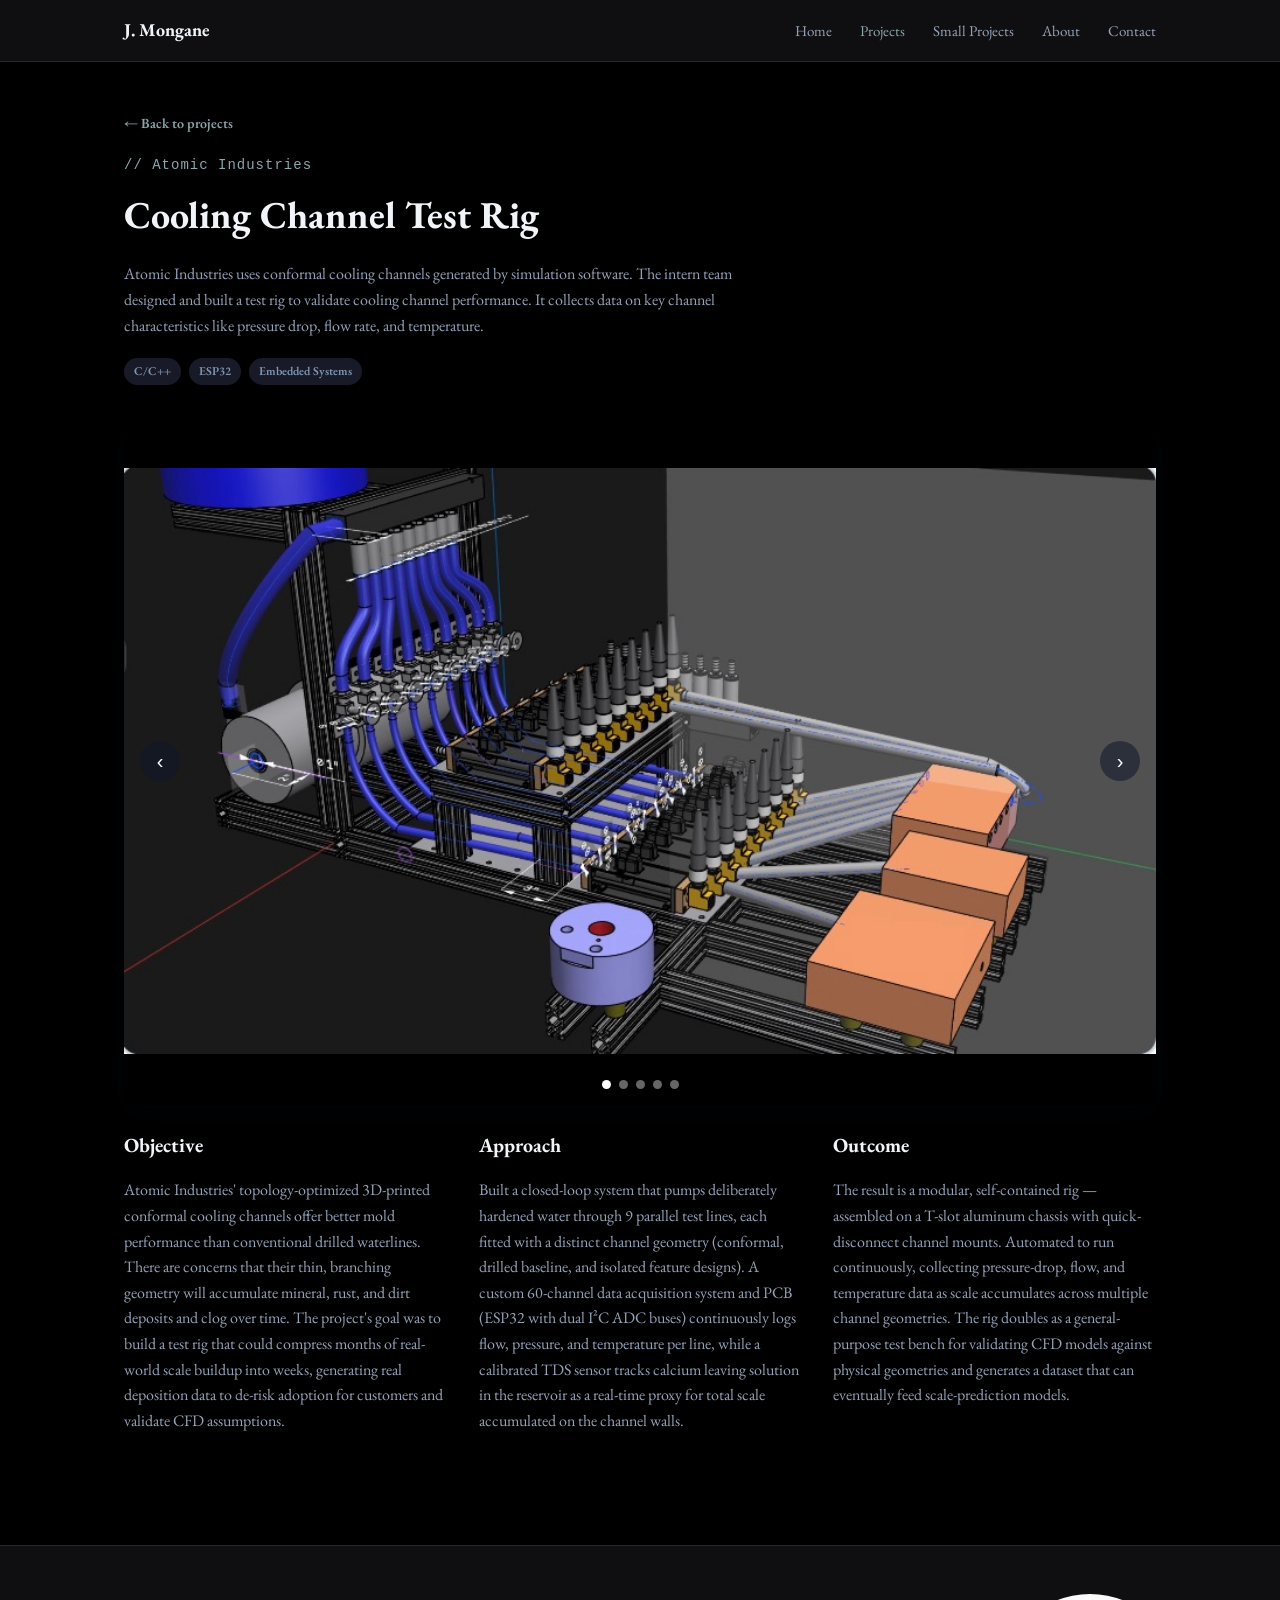
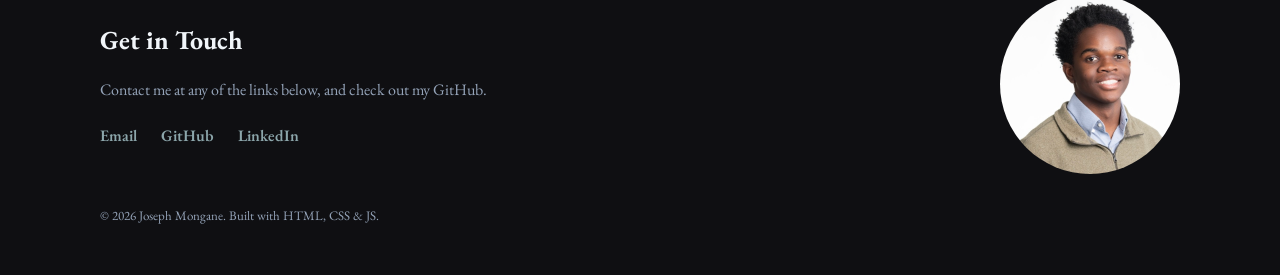
==== commit c88f70a8: "text under images" ====
--- a/project-1.html
+++ b/project-1.html
@@ -92,7 +92,7 @@
             <div class="footer-text">
                 <h2 class="section-heading">Get in Touch</h2>
                 <p class="section-text">
-                    Contact me at any of the links below, and checkout my github.
+                    Contact me at any of the links below, and check out my GitHub.
                 </p>
                 <ul class="contact-links">
                     <li><a href="mailto:josephmongane2028@u.northwestern.edu">Email</a></li>
--- a/app.css
+++ b/app.css
@@ -285,6 +285,15 @@
 .carousel-mini .carousel-slide img {
   aspect-ratio: 3 / 2;
   object-fit: cover;
+}
+
+/* Opt-in for projects whose stills vary too much in aspect to crop: show the whole
+   image and let black fill the space the crop would have taken. */
+.project-card-fit > img,
+.project-card-fit .carousel-mini .carousel-slide img,
+.carousel-fit .carousel-slide img {
+  object-fit: contain;
+  background: #000000;
 }
 
 .carousel-mini .carousel-dots {
